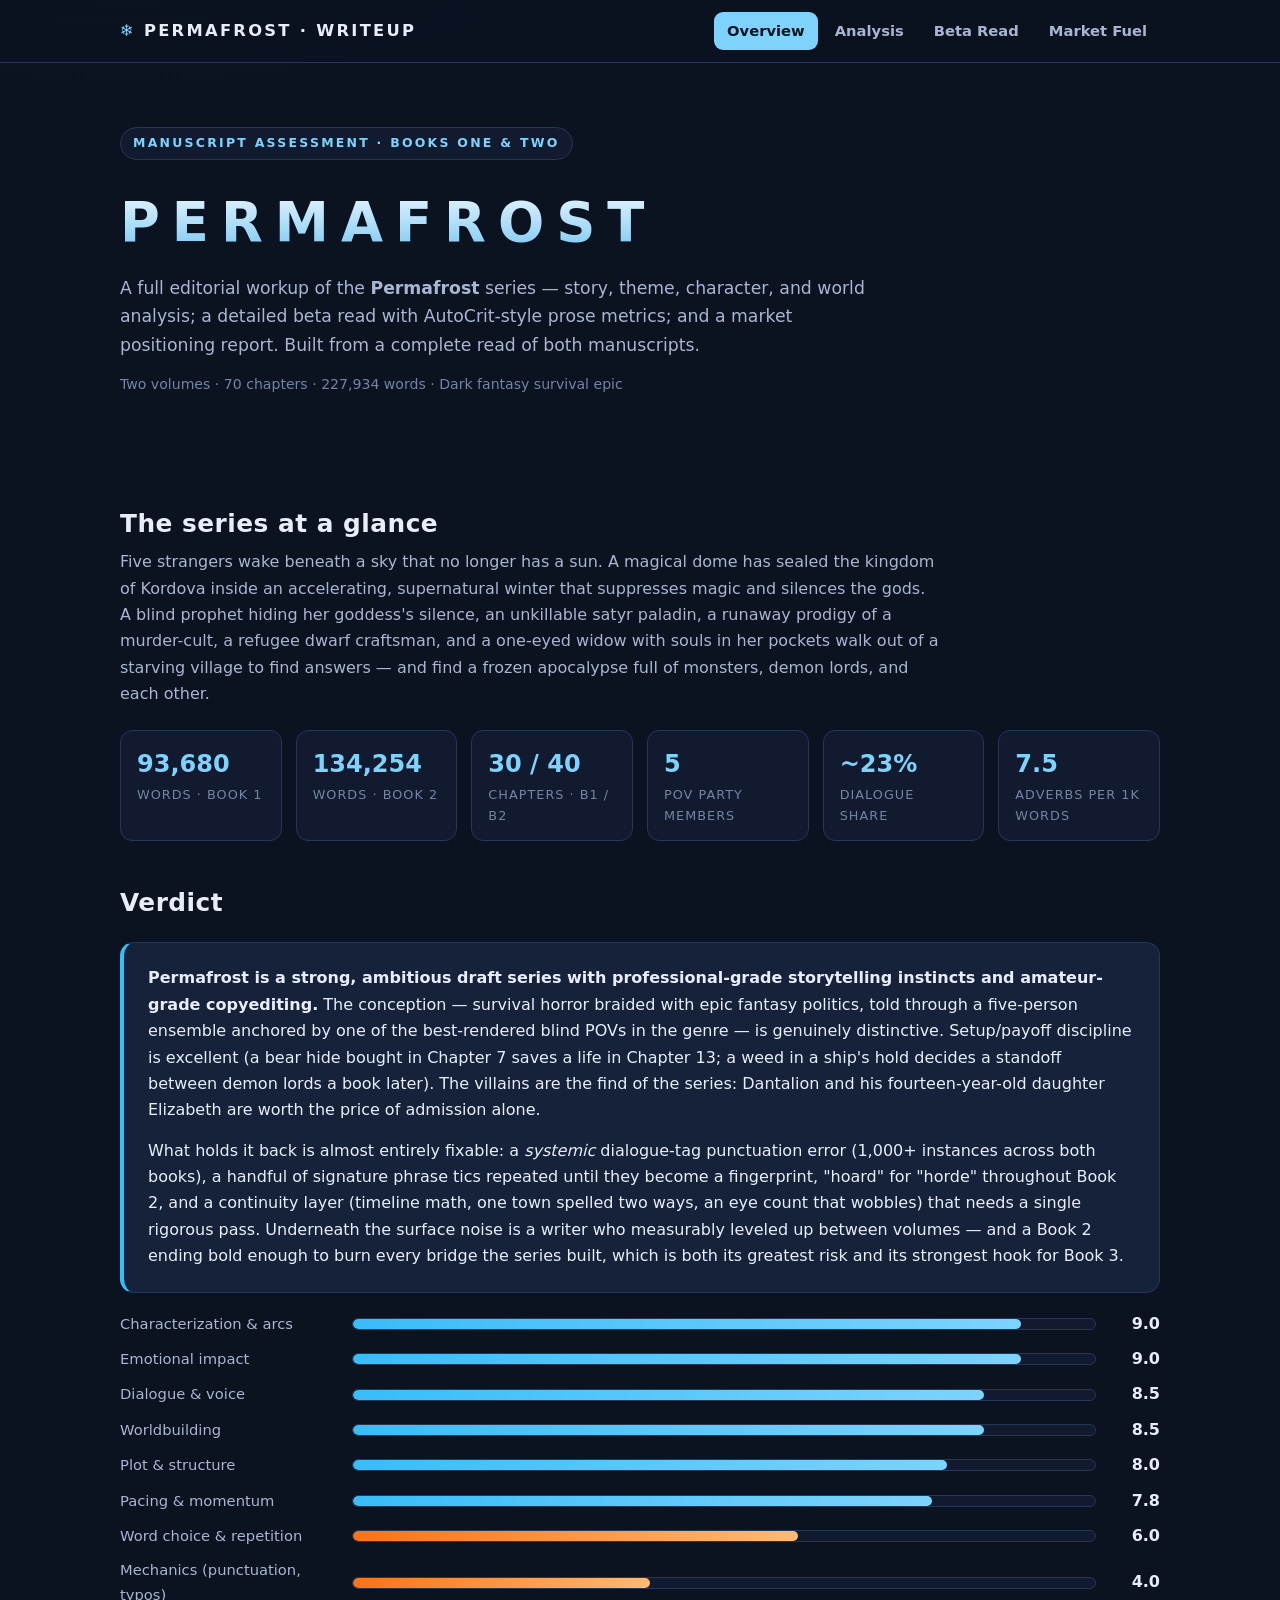
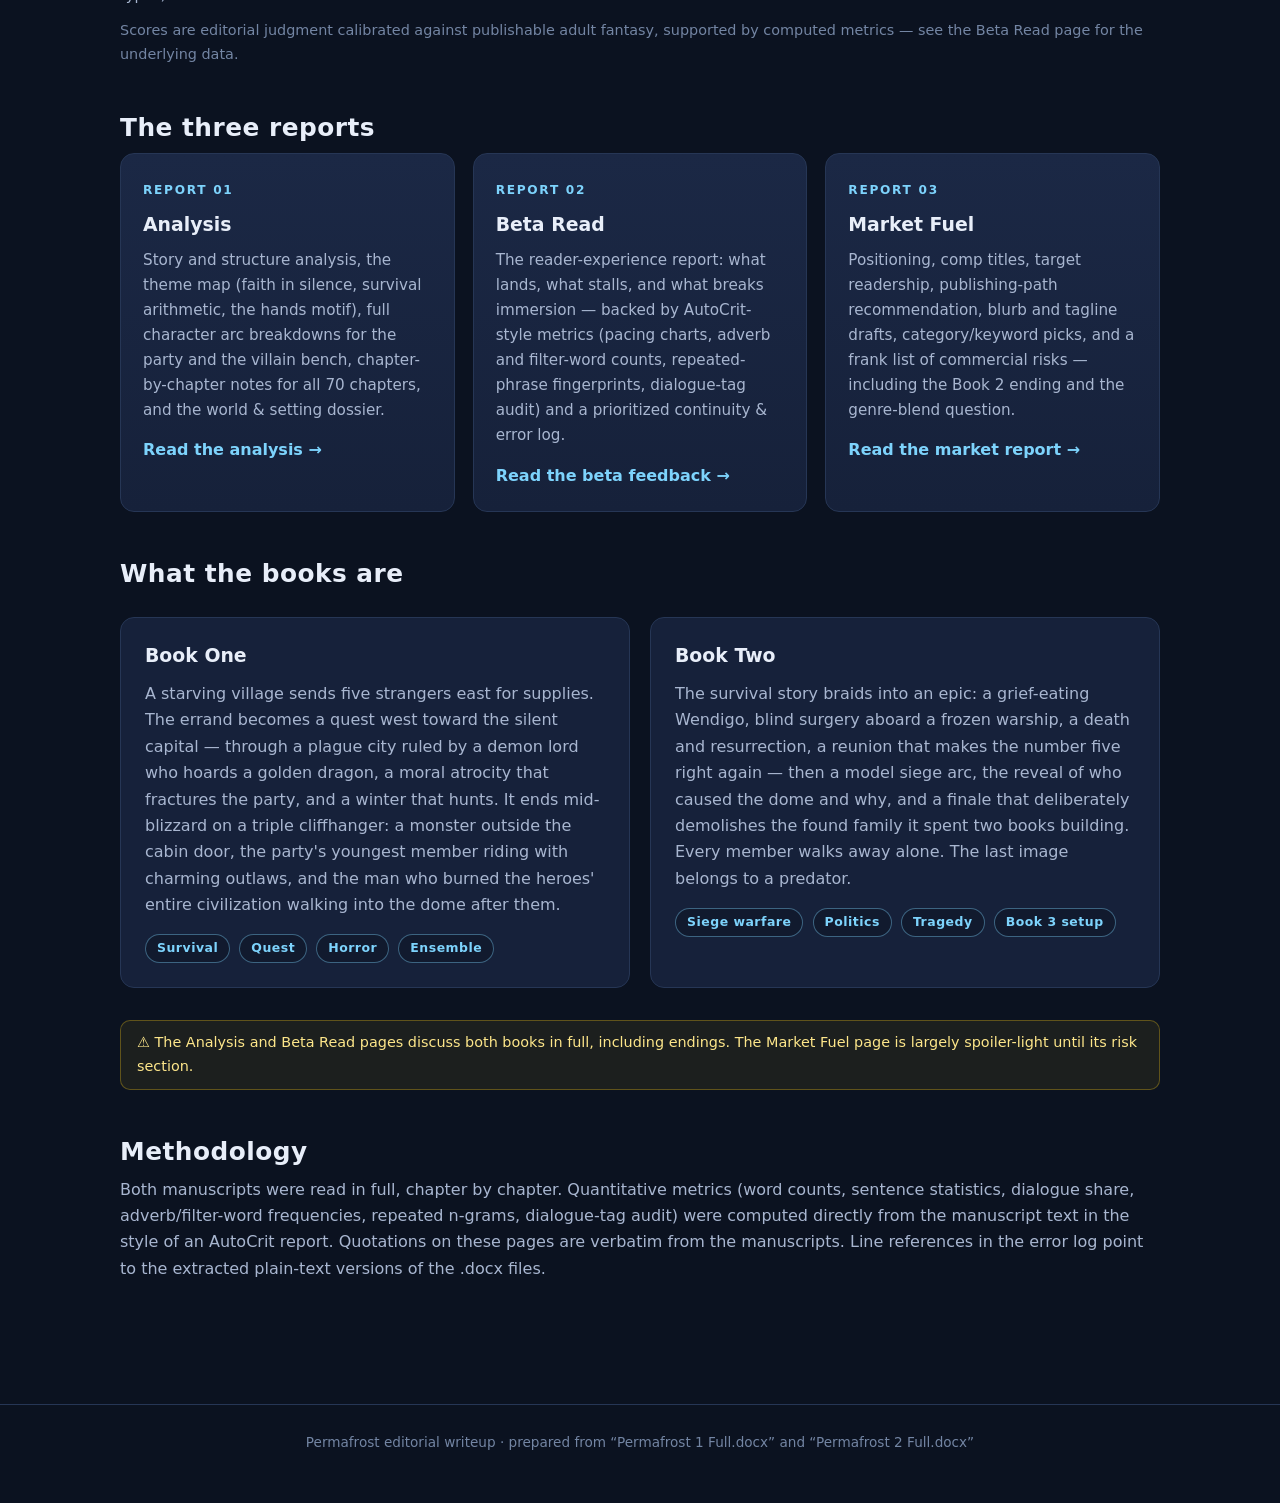
==== site/index.html @ f6262519 "Add Permafrost writeup website: analysis, beta read, and market fuel Four-page static site covering " ====
<!DOCTYPE html>
<html lang="en">
<head>
<meta charset="UTF-8">
<meta name="viewport" content="width=device-width, initial-scale=1.0">
<title>Permafrost — AutoCrit-Style Writeup</title>
<link rel="stylesheet" href="style.css">
</head>
<body>
<header class="site">
  <nav class="nav">
    <span class="brand"><span class="flake">❄</span>Permafrost · Writeup</span>
    <span class="links">
      <a href="index.html" class="active">Overview</a>
      <a href="analysis.html">Analysis</a>
      <a href="beta-read.html">Beta Read</a>
      <a href="market-fuel.html">Market Fuel</a>
    </span>
  </nav>
</header>

<div class="hero">
  <span class="kicker">Manuscript Assessment · Books One &amp; Two</span>
  <h1>Permafrost</h1>
  <p class="sub">A full editorial workup of the <strong>Permafrost</strong> series — story, theme, character, and world analysis; a detailed beta read with AutoCrit-style prose metrics; and a market positioning report. Built from a complete read of both manuscripts.</p>
  <p class="meta">Two volumes · 70 chapters · 227,934 words · Dark fantasy survival epic</p>
</div>

<main>

<section class="block">
  <h2 class="section">The series at a glance</h2>
  <p class="lede">Five strangers wake beneath a sky that no longer has a sun. A magical dome has sealed the kingdom of Kordova inside an accelerating, supernatural winter that suppresses magic and silences the gods. A blind prophet hiding her goddess's silence, an unkillable satyr paladin, a runaway prodigy of a murder-cult, a refugee dwarf craftsman, and a one-eyed widow with souls in her pockets walk out of a starving village to find answers — and find a frozen apocalypse full of monsters, demon lords, and each other.</p>

  <div class="stats">
    <div class="stat"><div class="num">93,680</div><div class="lbl">Words · Book 1</div></div>
    <div class="stat"><div class="num">134,254</div><div class="lbl">Words · Book 2</div></div>
    <div class="stat"><div class="num">30 / 40</div><div class="lbl">Chapters · B1 / B2</div></div>
    <div class="stat"><div class="num">5</div><div class="lbl">POV party members</div></div>
    <div class="stat"><div class="num">~23%</div><div class="lbl">Dialogue share</div></div>
    <div class="stat"><div class="num">7.5</div><div class="lbl">Adverbs per 1k words</div></div>
  </div>
</section>

<section class="block">
  <h2 class="section">Verdict</h2>
  <div class="panel frost">
    <p><strong>Permafrost is a strong, ambitious draft series with professional-grade storytelling instincts and amateur-grade copyediting.</strong> The conception — survival horror braided with epic fantasy politics, told through a five-person ensemble anchored by one of the best-rendered blind POVs in the genre — is genuinely distinctive. Setup/payoff discipline is excellent (a bear hide bought in Chapter 7 saves a life in Chapter 13; a weed in a ship's hold decides a standoff between demon lords a book later). The villains are the find of the series: Dantalion and his fourteen-year-old daughter Elizabeth are worth the price of admission alone.</p>
    <p>What holds it back is almost entirely fixable: a <em>systemic</em> dialogue-tag punctuation error (1,000+ instances across both books), a handful of signature phrase tics repeated until they become a fingerprint, "hoard" for "horde" throughout Book 2, and a continuity layer (timeline math, one town spelled two ways, an eye count that wobbles) that needs a single rigorous pass. Underneath the surface noise is a writer who measurably leveled up between volumes — and a Book 2 ending bold enough to burn every bridge the series built, which is both its greatest risk and its strongest hook for Book 3.</p>
  </div>

  <div class="scorebar">
    <div class="row"><span class="lbl">Characterization &amp; arcs</span><div class="track"><div class="fill" style="width:90%"></div></div><span class="val">9.0</span></div>
    <div class="row"><span class="lbl">Emotional impact</span><div class="track"><div class="fill" style="width:90%"></div></div><span class="val">9.0</span></div>
    <div class="row"><span class="lbl">Dialogue &amp; voice</span><div class="track"><div class="fill" style="width:85%"></div></div><span class="val">8.5</span></div>
    <div class="row"><span class="lbl">Worldbuilding</span><div class="track"><div class="fill" style="width:85%"></div></div><span class="val">8.5</span></div>
    <div class="row"><span class="lbl">Plot &amp; structure</span><div class="track"><div class="fill" style="width:80%"></div></div><span class="val">8.0</span></div>
    <div class="row"><span class="lbl">Pacing &amp; momentum</span><div class="track"><div class="fill" style="width:78%"></div></div><span class="val">7.8</span></div>
    <div class="row"><span class="lbl">Word choice &amp; repetition</span><div class="track"><div class="fill ember" style="width:60%"></div></div><span class="val">6.0</span></div>
    <div class="row"><span class="lbl">Mechanics (punctuation, typos)</span><div class="track"><div class="fill ember" style="width:40%"></div></div><span class="val">4.0</span></div>
  </div>
  <p class="faint">Scores are editorial judgment calibrated against publishable adult fantasy, supported by computed metrics — see the Beta Read page for the underlying data.</p>
</section>

<section class="block">
  <h2 class="section">The three reports</h2>
  <div class="cards">
    <div class="card">
      <span class="tag">Report 01</span>
      <h3>Analysis</h3>
      <p>Story and structure analysis, the theme map (faith in silence, survival arithmetic, the hands motif), full character arc breakdowns for the party and the villain bench, chapter-by-chapter notes for all 70 chapters, and the world &amp; setting dossier.</p>
      <a class="cta" href="analysis.html">Read the analysis →</a>
    </div>
    <div class="card">
      <span class="tag">Report 02</span>
      <h3>Beta Read</h3>
      <p>The reader-experience report: what lands, what stalls, and what breaks immersion — backed by AutoCrit-style metrics (pacing charts, adverb and filter-word counts, repeated-phrase fingerprints, dialogue-tag audit) and a prioritized continuity &amp; error log.</p>
      <a class="cta" href="beta-read.html">Read the beta feedback →</a>
    </div>
    <div class="card">
      <span class="tag">Report 03</span>
      <h3>Market Fuel</h3>
      <p>Positioning, comp titles, target readership, publishing-path recommendation, blurb and tagline drafts, category/keyword picks, and a frank list of commercial risks — including the Book 2 ending and the genre-blend question.</p>
      <a class="cta" href="market-fuel.html">Read the market report →</a>
    </div>
  </div>
</section>

<section class="block">
  <h2 class="section">What the books are</h2>
  <div class="cols">
    <div class="panel">
      <h3>Book One</h3>
      <p class="dim">A starving village sends five strangers east for supplies. The errand becomes a quest west toward the silent capital — through a plague city ruled by a demon lord who hoards a golden dragon, a moral atrocity that fractures the party, and a winter that hunts. It ends mid-blizzard on a triple cliffhanger: a monster outside the cabin door, the party's youngest member riding with charming outlaws, and the man who burned the heroes' entire civilization walking into the dome after them.</p>
      <p><span class="pill frost">Survival</span> <span class="pill frost">Quest</span> <span class="pill frost">Horror</span> <span class="pill frost">Ensemble</span></p>
    </div>
    <div class="panel">
      <h3>Book Two</h3>
      <p class="dim">The survival story braids into an epic: a grief-eating Wendigo, blind surgery aboard a frozen warship, a death and resurrection, a reunion that makes the number five right again — then a model siege arc, the reveal of who caused the dome and why, and a finale that deliberately demolishes the found family it spent two books building. Every member walks away alone. The last image belongs to a predator.</p>
      <p><span class="pill frost">Siege warfare</span> <span class="pill frost">Politics</span> <span class="pill frost">Tragedy</span> <span class="pill frost">Book 3 setup</span></p>
    </div>
  </div>
  <div class="spoiler-note">⚠ The Analysis and Beta Read pages discuss both books in full, including endings. The Market Fuel page is largely spoiler-light until its risk section.</div>
</section>

<section class="block">
  <h2 class="section">Methodology</h2>
  <p class="dim">Both manuscripts were read in full, chapter by chapter. Quantitative metrics (word counts, sentence statistics, dialogue share, adverb/filter-word frequencies, repeated n-grams, dialogue-tag audit) were computed directly from the manuscript text in the style of an AutoCrit report. Quotations on these pages are verbatim from the manuscripts. Line references in the error log point to the extracted plain-text versions of the .docx files.</p>
</section>

</main>
<footer class="site">Permafrost editorial writeup · prepared from “Permafrost 1 Full.docx” and “Permafrost 2 Full.docx”</footer>
</body>
</html>
---- site/style.css ----
/* Permafrost — AutoCrit-style Writeup */
:root {
  --bg: #0b1220;
  --bg-soft: #111a2e;
  --panel: #16213a;
  --panel-2: #1b2845;
  --ink: #e8eef9;
  --ink-dim: #a8b6d0;
  --ink-faint: #7385a3;
  --frost: #7dd3fc;
  --frost-deep: #38bdf8;
  --ember: #fb923c;
  --good: #4ade80;
  --warn: #facc15;
  --bad: #f87171;
  --line: #263655;
  --radius: 14px;
  --maxw: 1080px;
}
* { box-sizing: border-box; }
html { scroll-behavior: smooth; }
body {
  margin: 0;
  background: var(--bg);
  background-image:
    radial-gradient(1200px 500px at 80% -10%, rgba(56,189,248,.10), transparent 60%),
    radial-gradient(900px 420px at 10% -5%, rgba(125,211,252,.07), transparent 60%);
  color: var(--ink);
  font: 16px/1.65 "Segoe UI", system-ui, -apple-system, "Helvetica Neue", Arial, sans-serif;
}
a { color: var(--frost); text-decoration: none; }
a:hover { text-decoration: underline; }

/* ---------- Header / nav ---------- */
header.site {
  border-bottom: 1px solid var(--line);
  background: rgba(11,18,32,.85);
  backdrop-filter: blur(8px);
  position: sticky; top: 0; z-index: 50;
}
.nav {
  max-width: var(--maxw); margin: 0 auto; padding: 12px 20px;
  display: flex; align-items: center; gap: 18px; flex-wrap: wrap;
}
.brand {
  font-weight: 800; letter-spacing: .14em; font-size: 1.02rem;
  color: var(--ink); text-transform: uppercase;
}
.brand .flake { color: var(--frost); margin-right: 8px; }
.nav .links { display: flex; gap: 4px; flex-wrap: wrap; margin-left: auto; }
.nav .links a {
  color: var(--ink-dim); padding: 7px 13px; border-radius: 9px; font-size: .92rem;
  font-weight: 600;
}
.nav .links a:hover { color: var(--ink); background: var(--panel); text-decoration: none; }
.nav .links a.active { color: #06121f; background: var(--frost); }

/* ---------- Hero ---------- */
.hero { max-width: var(--maxw); margin: 0 auto; padding: 64px 20px 28px; }
.hero h1 {
  margin: 0 0 6px; font-size: clamp(2.1rem, 5vw, 3.4rem); letter-spacing: .22em;
  text-transform: uppercase; font-weight: 900;
  background: linear-gradient(180deg, #ffffff, #9fd8f7 60%, #5db6e8);
  -webkit-background-clip: text; background-clip: text; color: transparent;
}
.hero .sub { color: var(--ink-dim); font-size: 1.08rem; max-width: 760px; }
.hero .meta { color: var(--ink-faint); font-size: .88rem; margin-top: 14px; }
.kicker {
  display: inline-block; font-size: .78rem; font-weight: 700; letter-spacing: .18em;
  text-transform: uppercase; color: var(--frost); border: 1px solid var(--line);
  background: var(--bg-soft); padding: 5px 12px; border-radius: 999px; margin-bottom: 18px;
}

/* ---------- Layout ---------- */
main { max-width: var(--maxw); margin: 0 auto; padding: 24px 20px 80px; }
section.block { margin: 42px 0; }
h2.section {
  font-size: 1.55rem; margin: 0 0 4px; letter-spacing: .02em;
}
h2.section + .lede { color: var(--ink-dim); margin: 0 0 22px; max-width: 820px; }
h3 { margin: 30px 0 10px; font-size: 1.18rem; }
h4 { margin: 22px 0 8px; font-size: 1.02rem; color: var(--frost); }
p { margin: 0 0 14px; }
ul, ol { margin: 0 0 16px; padding-left: 24px; }
li { margin: 5px 0; }
.dim { color: var(--ink-dim); }
.faint { color: var(--ink-faint); font-size: .9rem; }

/* ---------- Cards ---------- */
.cards { display: grid; gap: 18px; grid-template-columns: repeat(auto-fit, minmax(260px, 1fr)); }
.card {
  background: linear-gradient(180deg, var(--panel-2), var(--panel));
  border: 1px solid var(--line); border-radius: var(--radius); padding: 22px;
}
.card h3 { margin: 6px 0 8px; }
.card .tag { font-size: .76rem; letter-spacing: .14em; text-transform: uppercase; color: var(--frost); font-weight: 700; }
.card p { color: var(--ink-dim); font-size: .95rem; }
.card a.cta { font-weight: 700; }

/* ---------- Stat tiles ---------- */
.stats { display: grid; gap: 14px; grid-template-columns: repeat(auto-fit, minmax(150px, 1fr)); margin: 22px 0; }
.stat {
  background: var(--bg-soft); border: 1px solid var(--line); border-radius: 12px;
  padding: 14px 16px;
}
.stat .num { font-size: 1.5rem; font-weight: 800; color: var(--frost); }
.stat .lbl { font-size: .8rem; color: var(--ink-faint); text-transform: uppercase; letter-spacing: .08em; }

/* ---------- Panels & verdict boxes ---------- */
.panel {
  background: var(--panel); border: 1px solid var(--line); border-radius: var(--radius);
  padding: 22px 24px; margin: 18px 0;
}
.panel.good { border-left: 4px solid var(--good); }
.panel.warn { border-left: 4px solid var(--warn); }
.panel.bad  { border-left: 4px solid var(--bad); }
.panel.frost{ border-left: 4px solid var(--frost-deep); }
.panel > :last-child { margin-bottom: 0; }
.panel h3:first-child, .panel h4:first-child { margin-top: 0; }

blockquote {
  margin: 16px 0; padding: 14px 20px; border-left: 3px solid var(--frost-deep);
  background: var(--bg-soft); border-radius: 0 10px 10px 0; color: var(--ink-dim);
  font-style: italic;
}
blockquote .attr { display: block; margin-top: 8px; font-style: normal; font-size: .82rem; color: var(--ink-faint); }
code {
  background: var(--bg-soft); border: 1px solid var(--line); padding: 1px 7px;
  border-radius: 6px; font-size: .9em; color: #bfe3ff;
}

/* ---------- Tables ---------- */
table { width: 100%; border-collapse: collapse; margin: 16px 0; font-size: .93rem; }
th, td { text-align: left; padding: 9px 12px; border-bottom: 1px solid var(--line); vertical-align: top; }
th { color: var(--frost); font-size: .8rem; text-transform: uppercase; letter-spacing: .08em; }
tr:hover td { background: rgba(125,211,252,.04); }
td.num, th.num { text-align: right; font-variant-numeric: tabular-nums; }

/* ---------- Score bars ---------- */
.scorebar { margin: 12px 0; }
.scorebar .row { display: flex; align-items: center; gap: 12px; margin: 9px 0; }
.scorebar .lbl { flex: 0 0 220px; font-size: .92rem; color: var(--ink-dim); }
.scorebar .track { flex: 1; height: 12px; background: var(--bg-soft); border-radius: 999px; overflow: hidden; border: 1px solid var(--line); }
.scorebar .fill { height: 100%; border-radius: 999px; background: linear-gradient(90deg, var(--frost-deep), var(--frost)); }
.scorebar .fill.ember { background: linear-gradient(90deg, #f97316, #fdba74); }
.scorebar .val { flex: 0 0 52px; text-align: right; font-weight: 700; font-variant-numeric: tabular-nums; }

/* ---------- Pacing chart (CSS bars) ---------- */
.chart {
  display: flex; align-items: flex-end; gap: 3px; height: 170px;
  background: var(--bg-soft); border: 1px solid var(--line); border-radius: 12px;
  padding: 14px 14px 8px;
}
.chart .bar {
  flex: 1; min-width: 4px; background: linear-gradient(180deg, var(--frost), var(--frost-deep));
  border-radius: 3px 3px 0 0; position: relative; opacity: .85;
}
.chart .bar:hover { opacity: 1; }
.chart .bar:hover::after {
  content: attr(data-tip); position: absolute; bottom: calc(100% + 6px); left: 50%;
  transform: translateX(-50%); white-space: nowrap; background: #06121f; color: var(--ink);
  border: 1px solid var(--line); font-size: .75rem; padding: 4px 9px; border-radius: 7px; z-index: 5;
}
.chart-cap { font-size: .82rem; color: var(--ink-faint); margin: 6px 4px 0; }

/* ---------- Accordions (chapter-by-chapter) ---------- */
details {
  border: 1px solid var(--line); border-radius: 11px; background: var(--panel);
  margin: 10px 0; overflow: hidden;
}
details summary {
  cursor: pointer; padding: 13px 18px; font-weight: 700; list-style: none;
  display: flex; align-items: baseline; gap: 12px;
}
details summary::-webkit-details-marker { display: none; }
details summary::before { content: "▸"; color: var(--frost); transition: transform .15s; }
details[open] summary::before { transform: rotate(90deg); }
details summary .ch-title { color: var(--ink); }
details summary .ch-pov { margin-left: auto; font-size: .78rem; color: var(--ink-faint); font-weight: 600; white-space: nowrap; }
details .body { padding: 2px 20px 16px; color: var(--ink-dim); font-size: .95rem; }
details .body > :last-child { margin-bottom: 0; }

/* ---------- Pills / badges ---------- */
.pill {
  display: inline-block; padding: 3px 11px; border-radius: 999px; font-size: .78rem;
  font-weight: 700; letter-spacing: .04em; border: 1px solid var(--line);
  background: var(--bg-soft); color: var(--ink-dim); margin: 2px 4px 2px 0;
}
.pill.good { color: var(--good); border-color: rgba(74,222,128,.4); }
.pill.warn { color: var(--warn); border-color: rgba(250,204,21,.4); }
.pill.bad  { color: var(--bad);  border-color: rgba(248,113,113,.4); }
.pill.frost{ color: var(--frost); border-color: rgba(125,211,252,.4); }

/* ---------- Character cards ---------- */
.char {
  display: grid; grid-template-columns: 64px 1fr; gap: 18px;
  background: var(--panel); border: 1px solid var(--line); border-radius: var(--radius);
  padding: 22px; margin: 16px 0;
}
.char .sigil {
  width: 64px; height: 64px; border-radius: 50%; display: flex; align-items: center; justify-content: center;
  font-size: 1.5rem; font-weight: 900; background: var(--bg-soft); border: 2px solid var(--frost-deep);
  color: var(--frost);
}
.char h3 { margin: 0 0 2px; }
.char .role { color: var(--ink-faint); font-size: .86rem; margin-bottom: 10px; }
.char p { color: var(--ink-dim); font-size: .95rem; }

/* ---------- Two-col ---------- */
.cols { display: grid; gap: 20px; grid-template-columns: repeat(auto-fit, minmax(320px, 1fr)); }

/* ---------- TOC ---------- */
.toc {
  background: var(--bg-soft); border: 1px solid var(--line); border-radius: 12px;
  padding: 16px 22px; font-size: .92rem;
}
.toc strong { color: var(--frost); letter-spacing: .1em; font-size: .78rem; text-transform: uppercase; }
.toc ul { margin: 8px 0 0; columns: 2; gap: 30px; padding-left: 18px; }
@media (max-width: 640px) { .toc ul { columns: 1; } .scorebar .lbl { flex-basis: 130px; } .char { grid-template-columns: 1fr; } }

footer.site {
  border-top: 1px solid var(--line); color: var(--ink-faint); font-size: .85rem;
  padding: 26px 20px 50px; text-align: center;
}
.spoiler-note {
  background: rgba(250,204,21,.07); border: 1px solid rgba(250,204,21,.3); color: #fde68a;
  border-radius: 10px; padding: 10px 16px; font-size: .9rem; margin: 14px 0;
}
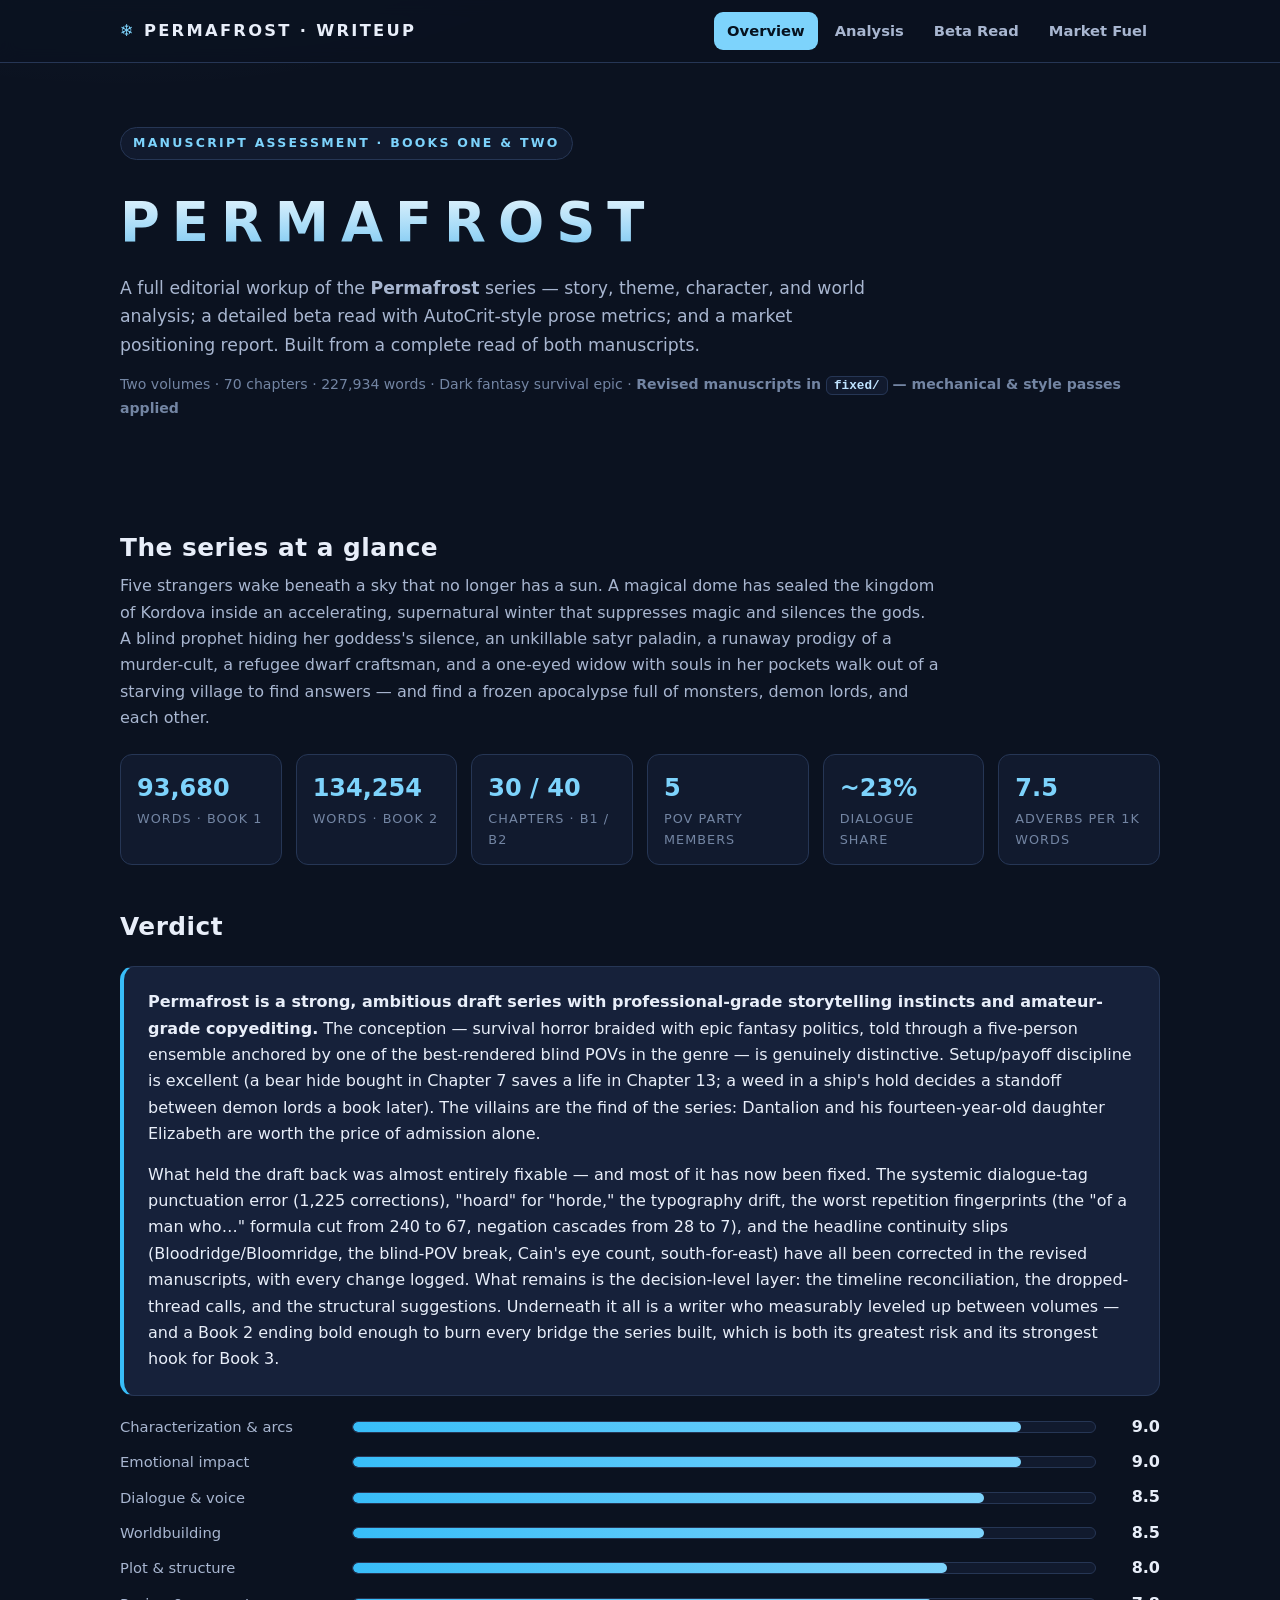
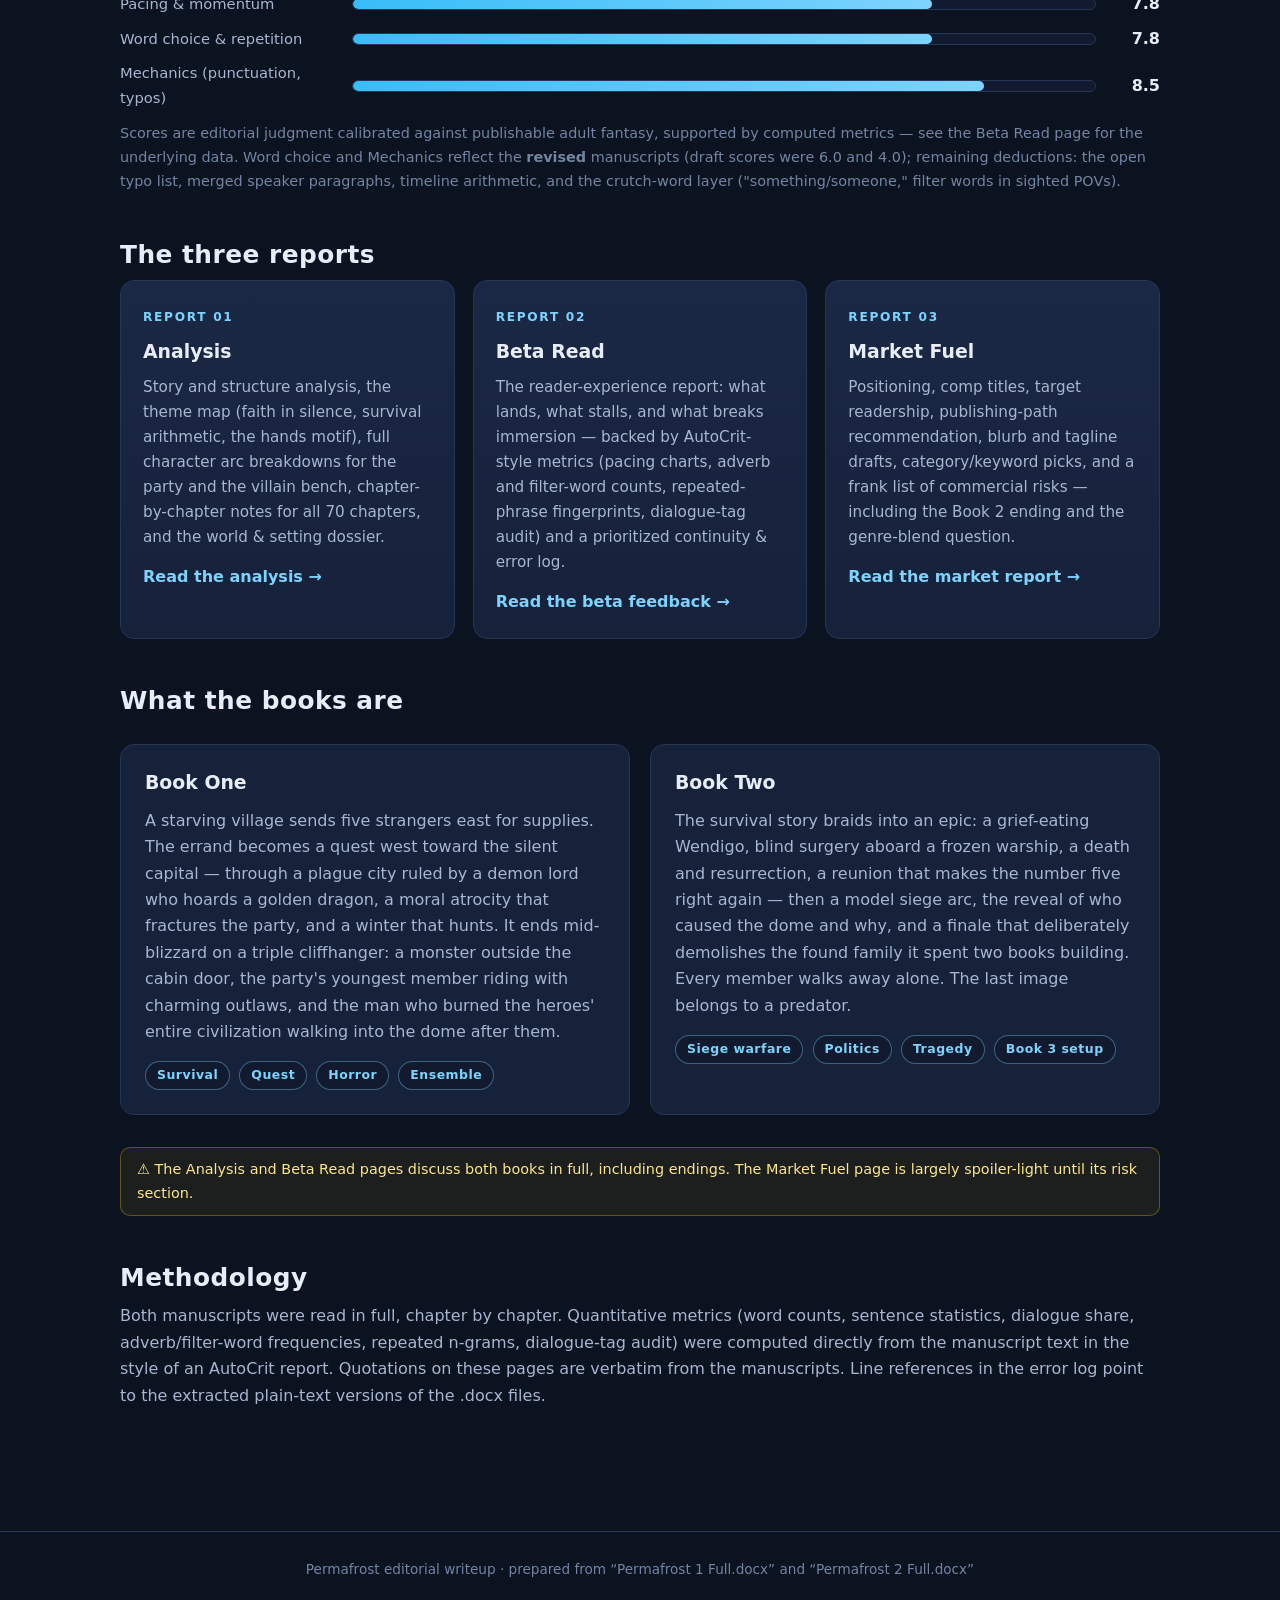
==== commit a6e2aad5: "Update writeup site to reflect revision passes - Beta Read: new Revision Status section; issues 1/2/" ====
--- a/site/index.html
+++ b/site/index.html
@@ -23,7 +23,7 @@
   <span class="kicker">Manuscript Assessment · Books One &amp; Two</span>
   <h1>Permafrost</h1>
   <p class="sub">A full editorial workup of the <strong>Permafrost</strong> series — story, theme, character, and world analysis; a detailed beta read with AutoCrit-style prose metrics; and a market positioning report. Built from a complete read of both manuscripts.</p>
-  <p class="meta">Two volumes · 70 chapters · 227,934 words · Dark fantasy survival epic</p>
+  <p class="meta">Two volumes · 70 chapters · 227,934 words · Dark fantasy survival epic · <strong>Revised manuscripts in <code>fixed/</code> — mechanical &amp; style passes applied</strong></p>
 </div>
 
 <main>
@@ -46,7 +46,7 @@
   <h2 class="section">Verdict</h2>
   <div class="panel frost">
     <p><strong>Permafrost is a strong, ambitious draft series with professional-grade storytelling instincts and amateur-grade copyediting.</strong> The conception — survival horror braided with epic fantasy politics, told through a five-person ensemble anchored by one of the best-rendered blind POVs in the genre — is genuinely distinctive. Setup/payoff discipline is excellent (a bear hide bought in Chapter 7 saves a life in Chapter 13; a weed in a ship's hold decides a standoff between demon lords a book later). The villains are the find of the series: Dantalion and his fourteen-year-old daughter Elizabeth are worth the price of admission alone.</p>
-    <p>What holds it back is almost entirely fixable: a <em>systemic</em> dialogue-tag punctuation error (1,000+ instances across both books), a handful of signature phrase tics repeated until they become a fingerprint, "hoard" for "horde" throughout Book 2, and a continuity layer (timeline math, one town spelled two ways, an eye count that wobbles) that needs a single rigorous pass. Underneath the surface noise is a writer who measurably leveled up between volumes — and a Book 2 ending bold enough to burn every bridge the series built, which is both its greatest risk and its strongest hook for Book 3.</p>
+    <p>What held the draft back was almost entirely fixable — and most of it has now been fixed. The systemic dialogue-tag punctuation error (1,225 corrections), "hoard" for "horde," the typography drift, the worst repetition fingerprints (the "of a man who…" formula cut from 240 to 67, negation cascades from 28 to 7), and the headline continuity slips (Bloodridge/Bloomridge, the blind-POV break, Cain's eye count, south-for-east) have all been corrected in the revised manuscripts, with every change logged. What remains is the decision-level layer: the timeline reconciliation, the dropped-thread calls, and the structural suggestions. Underneath it all is a writer who measurably leveled up between volumes — and a Book 2 ending bold enough to burn every bridge the series built, which is both its greatest risk and its strongest hook for Book 3.</p>
   </div>
 
   <div class="scorebar">
@@ -56,10 +56,10 @@
     <div class="row"><span class="lbl">Worldbuilding</span><div class="track"><div class="fill" style="width:85%"></div></div><span class="val">8.5</span></div>
     <div class="row"><span class="lbl">Plot &amp; structure</span><div class="track"><div class="fill" style="width:80%"></div></div><span class="val">8.0</span></div>
     <div class="row"><span class="lbl">Pacing &amp; momentum</span><div class="track"><div class="fill" style="width:78%"></div></div><span class="val">7.8</span></div>
-    <div class="row"><span class="lbl">Word choice &amp; repetition</span><div class="track"><div class="fill ember" style="width:60%"></div></div><span class="val">6.0</span></div>
-    <div class="row"><span class="lbl">Mechanics (punctuation, typos)</span><div class="track"><div class="fill ember" style="width:40%"></div></div><span class="val">4.0</span></div>
+    <div class="row"><span class="lbl">Word choice &amp; repetition</span><div class="track"><div class="fill" style="width:78%"></div></div><span class="val">7.8</span></div>
+    <div class="row"><span class="lbl">Mechanics (punctuation, typos)</span><div class="track"><div class="fill" style="width:85%"></div></div><span class="val">8.5</span></div>
   </div>
-  <p class="faint">Scores are editorial judgment calibrated against publishable adult fantasy, supported by computed metrics — see the Beta Read page for the underlying data.</p>
+  <p class="faint">Scores are editorial judgment calibrated against publishable adult fantasy, supported by computed metrics — see the Beta Read page for the underlying data. Word choice and Mechanics reflect the <strong>revised</strong> manuscripts (draft scores were 6.0 and 4.0); remaining deductions: the open typo list, merged speaker paragraphs, timeline arithmetic, and the crutch-word layer ("something/someone," filter words in sighted POVs).</p>
 </section>
 
 <section class="block">
--- a/site/style.css
+++ b/site/style.css
@@ -179,6 +179,13 @@
 details summary .ch-pov { margin-left: auto; font-size: .78rem; color: var(--ink-faint); font-weight: 600; white-space: nowrap; }
 details .body { padding: 2px 20px 16px; color: var(--ink-dim); font-size: .95rem; }
 details .body > :last-child { margin-bottom: 0; }
+details .body p { margin: 0 0 10px; }
+details .body p.recap { color: var(--ink-faint); font-style: italic; }
+details .body p.fn strong { color: var(--frost); }
+details .body p.works::before { content: "✓ "; color: var(--good); font-weight: 800; }
+details .body p.works { color: #cdeeda; }
+details .body p.falt::before { content: "✗ "; color: var(--bad); font-weight: 800; }
+details .body p.falt { color: #f0cfcf; }
 
 /* ---------- Pills / badges ---------- */
 .pill {
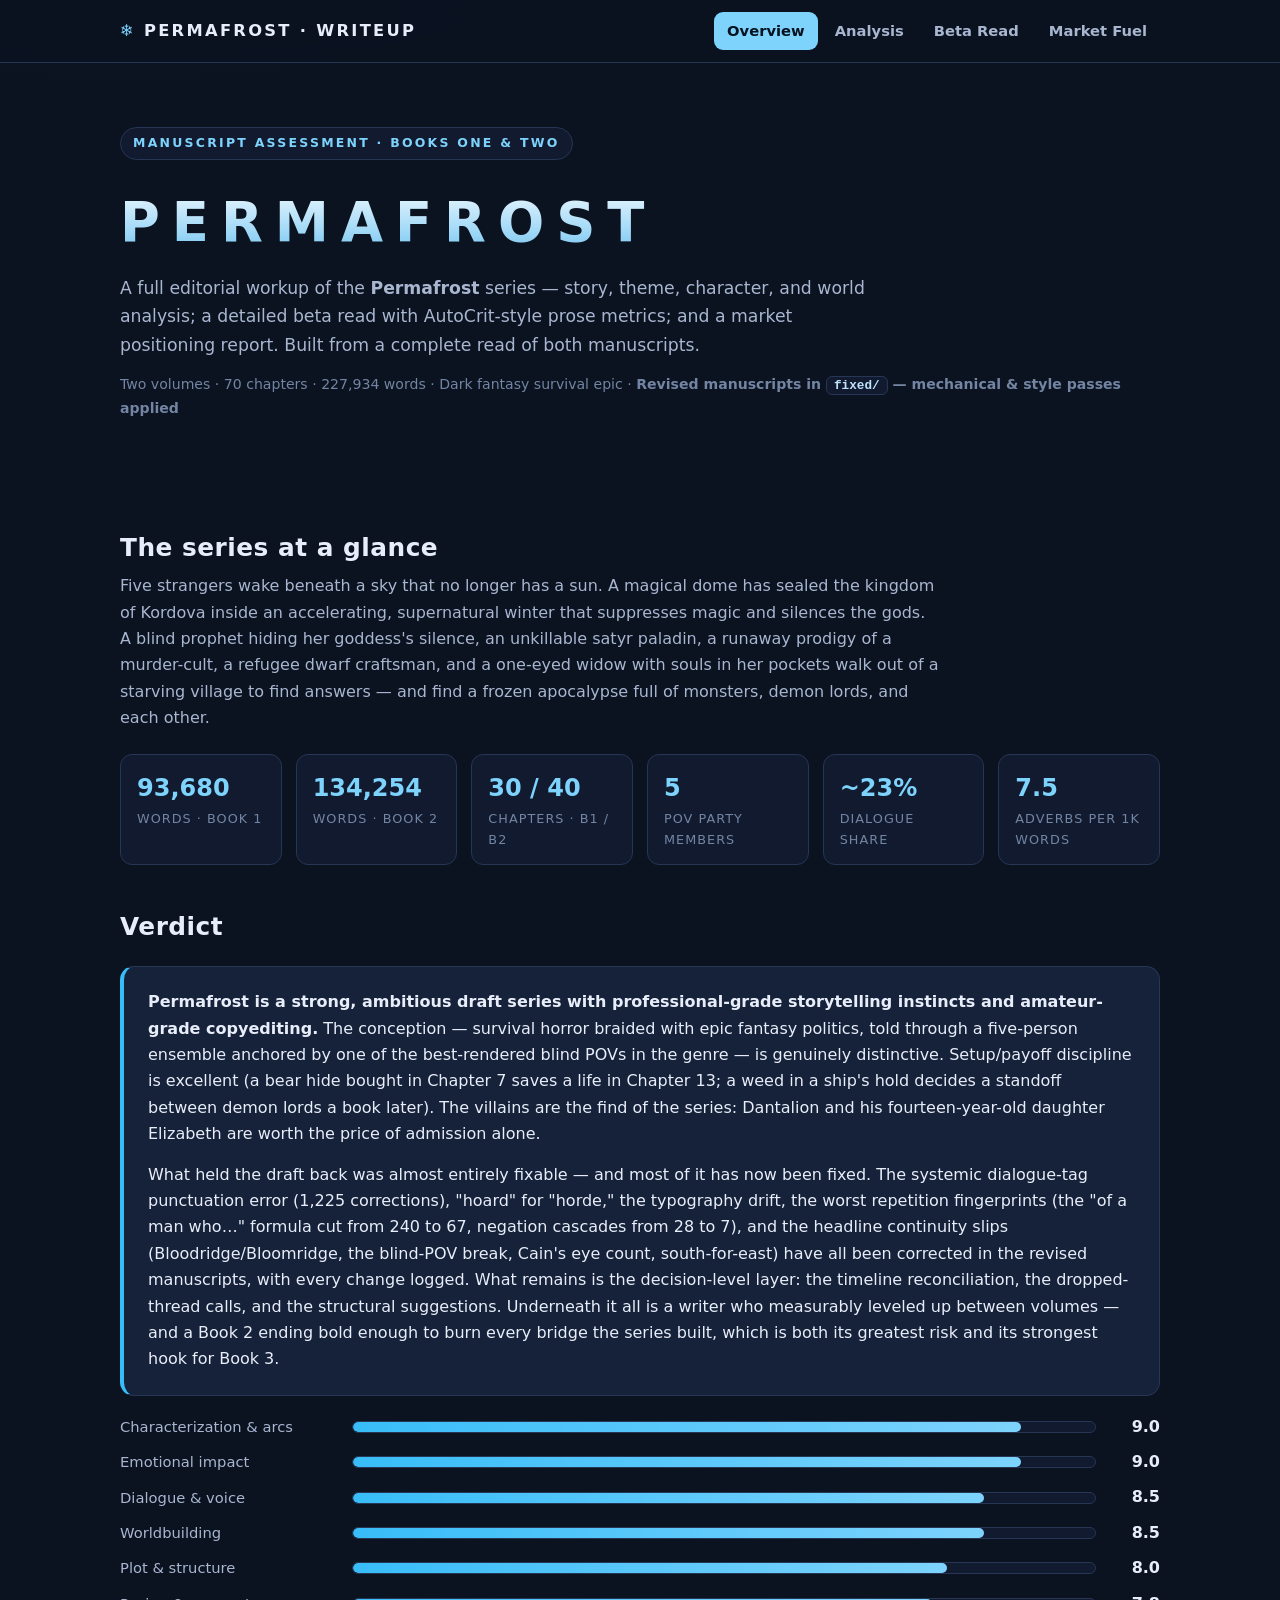
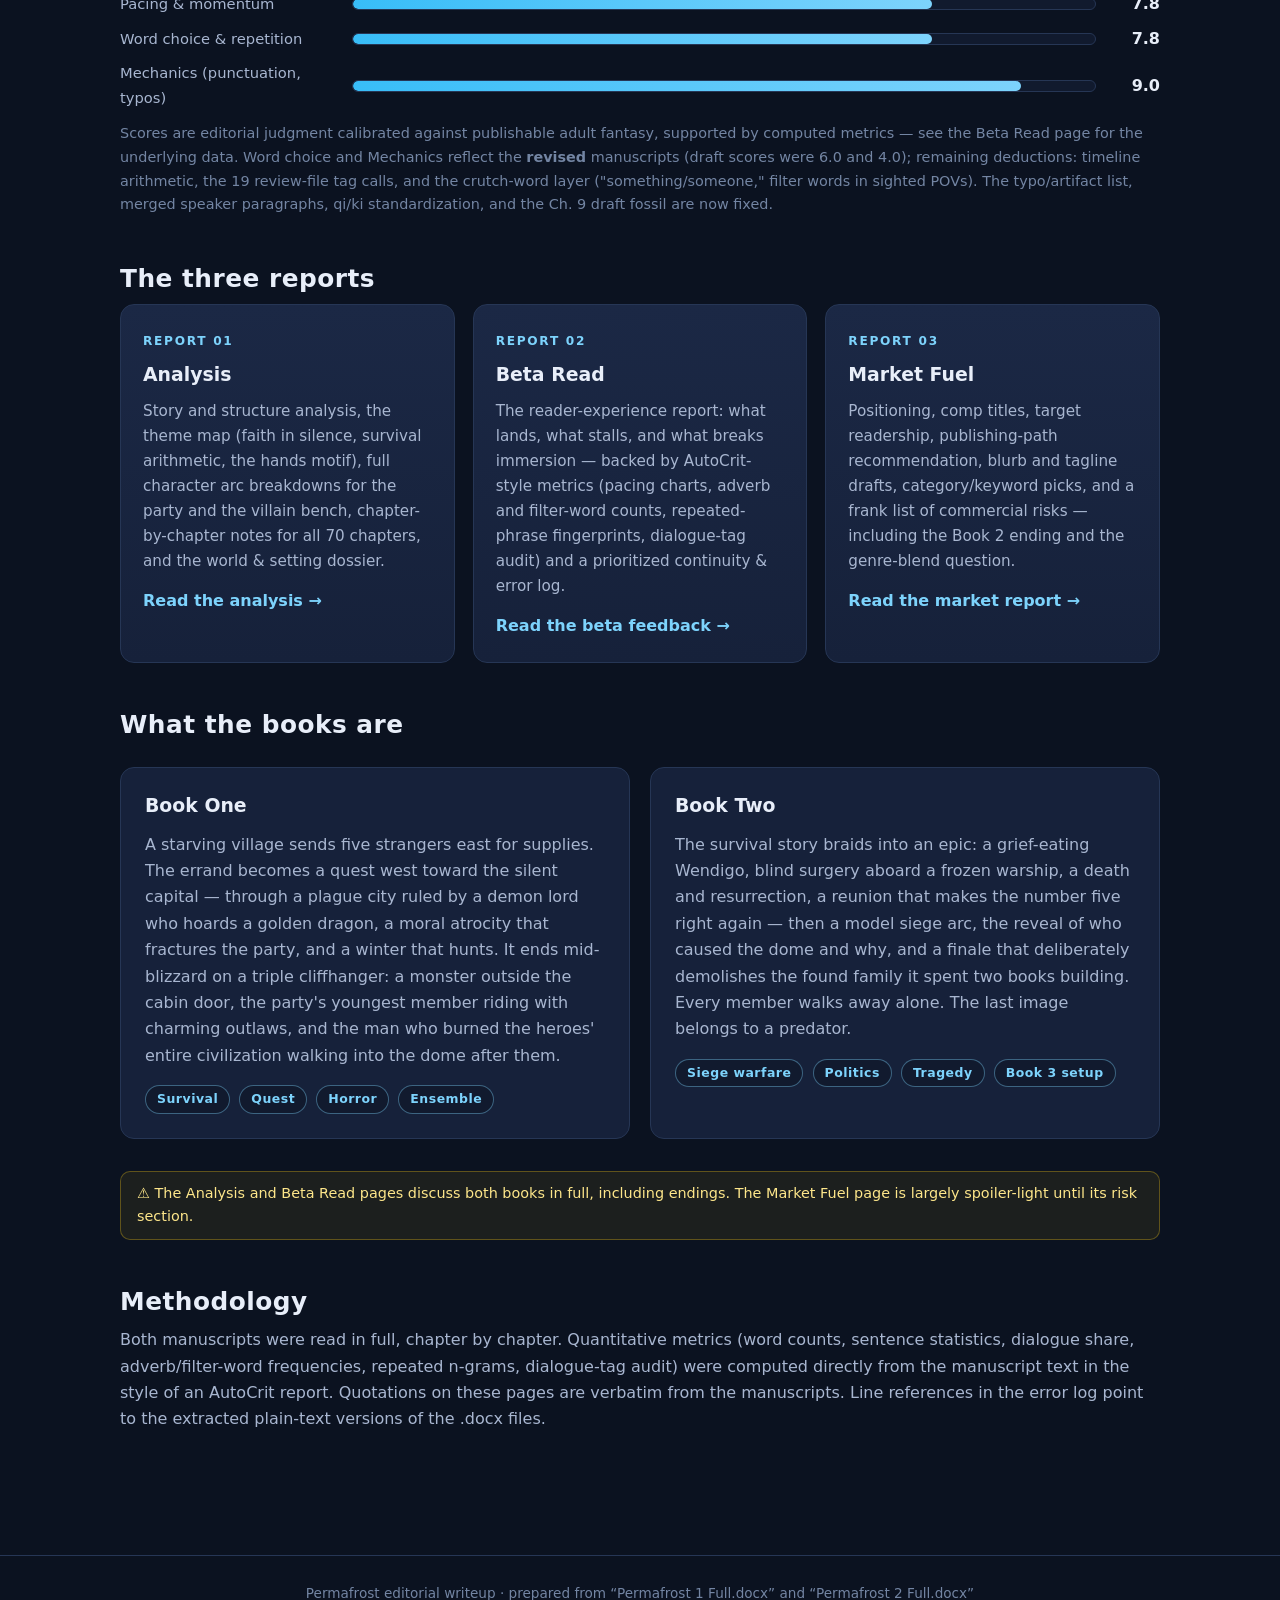
==== commit 51d21500: "Copyedit pass: full TO-FIX minor list + Ch9 draft fossil 43 fixes across both books, logged in fixed" ====
--- a/site/index.html
+++ b/site/index.html
@@ -57,9 +57,9 @@
     <div class="row"><span class="lbl">Plot &amp; structure</span><div class="track"><div class="fill" style="width:80%"></div></div><span class="val">8.0</span></div>
     <div class="row"><span class="lbl">Pacing &amp; momentum</span><div class="track"><div class="fill" style="width:78%"></div></div><span class="val">7.8</span></div>
     <div class="row"><span class="lbl">Word choice &amp; repetition</span><div class="track"><div class="fill" style="width:78%"></div></div><span class="val">7.8</span></div>
-    <div class="row"><span class="lbl">Mechanics (punctuation, typos)</span><div class="track"><div class="fill" style="width:85%"></div></div><span class="val">8.5</span></div>
+    <div class="row"><span class="lbl">Mechanics (punctuation, typos)</span><div class="track"><div class="fill" style="width:90%"></div></div><span class="val">9.0</span></div>
   </div>
-  <p class="faint">Scores are editorial judgment calibrated against publishable adult fantasy, supported by computed metrics — see the Beta Read page for the underlying data. Word choice and Mechanics reflect the <strong>revised</strong> manuscripts (draft scores were 6.0 and 4.0); remaining deductions: the open typo list, merged speaker paragraphs, timeline arithmetic, and the crutch-word layer ("something/someone," filter words in sighted POVs).</p>
+  <p class="faint">Scores are editorial judgment calibrated against publishable adult fantasy, supported by computed metrics — see the Beta Read page for the underlying data. Word choice and Mechanics reflect the <strong>revised</strong> manuscripts (draft scores were 6.0 and 4.0); remaining deductions: timeline arithmetic, the 19 review-file tag calls, and the crutch-word layer ("something/someone," filter words in sighted POVs). The typo/artifact list, merged speaker paragraphs, qi/ki standardization, and the Ch. 9 draft fossil are now fixed.</p>
 </section>
 
 <section class="block">
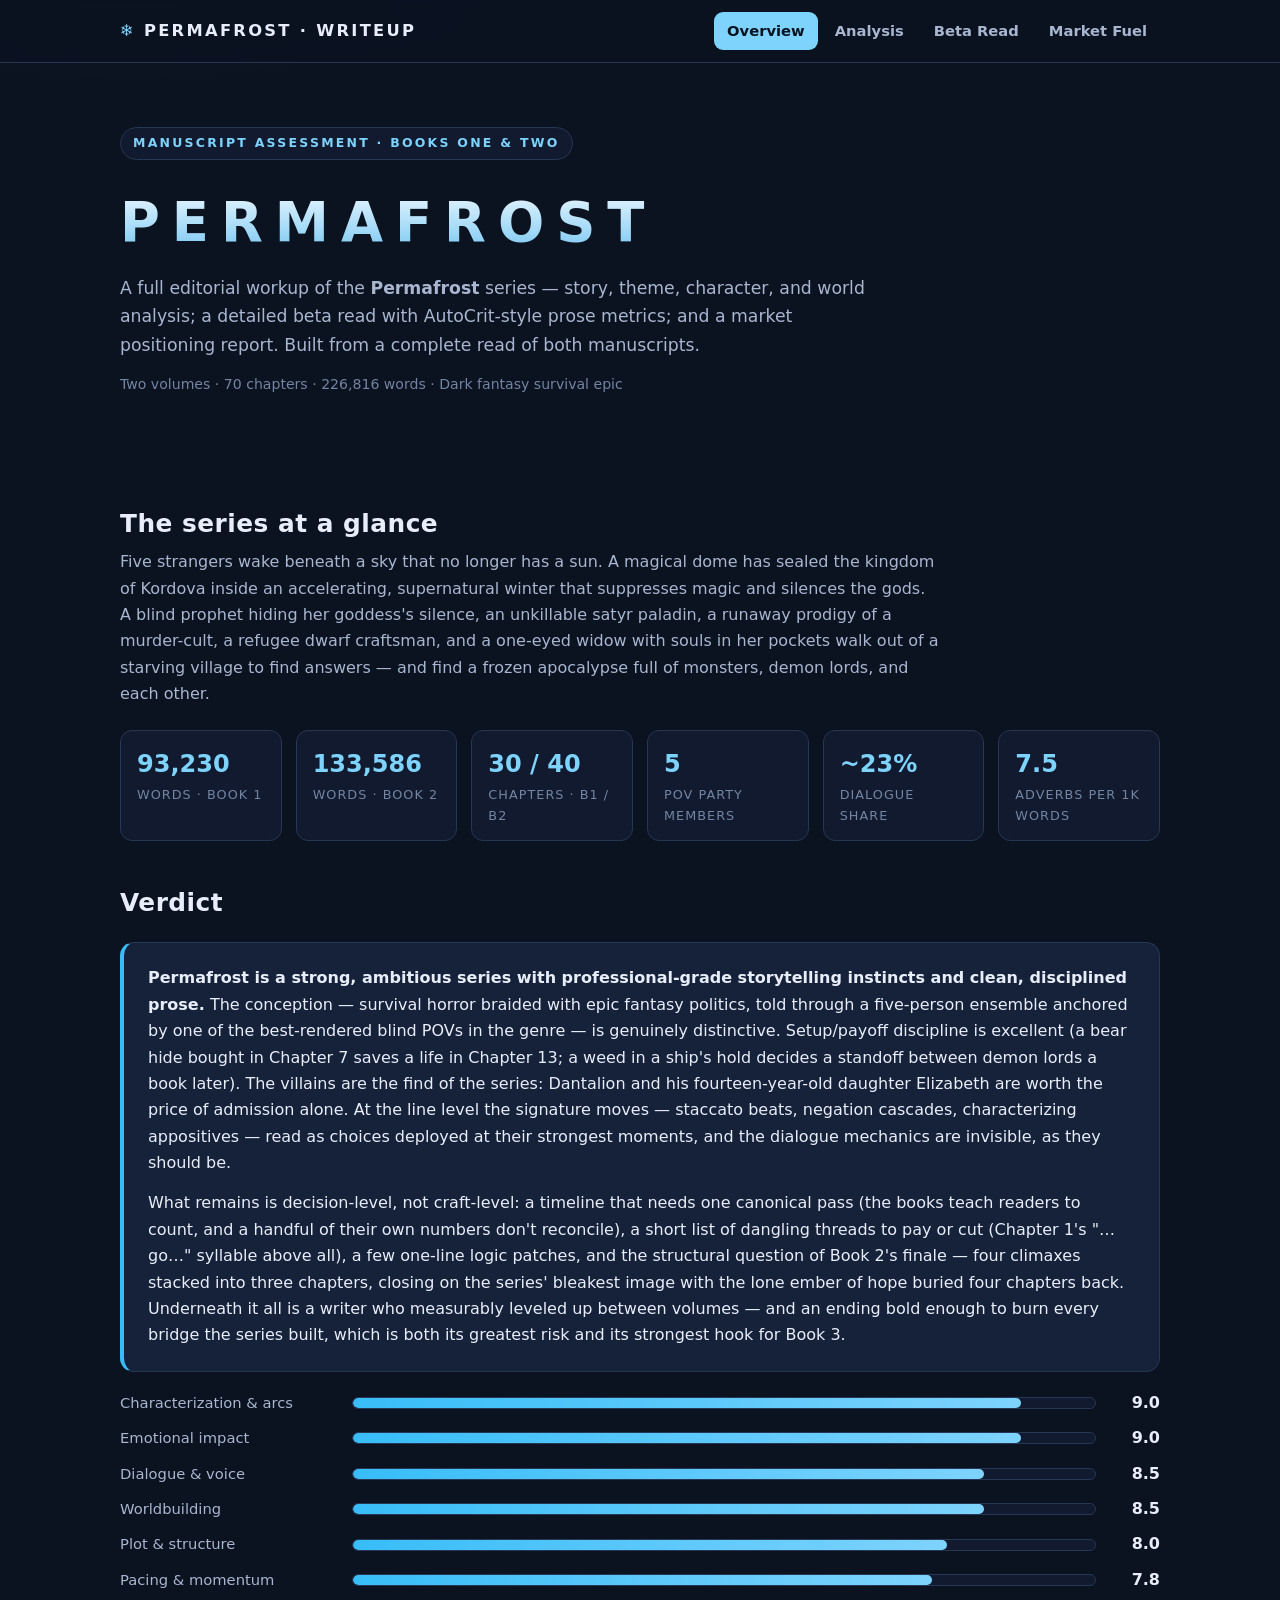
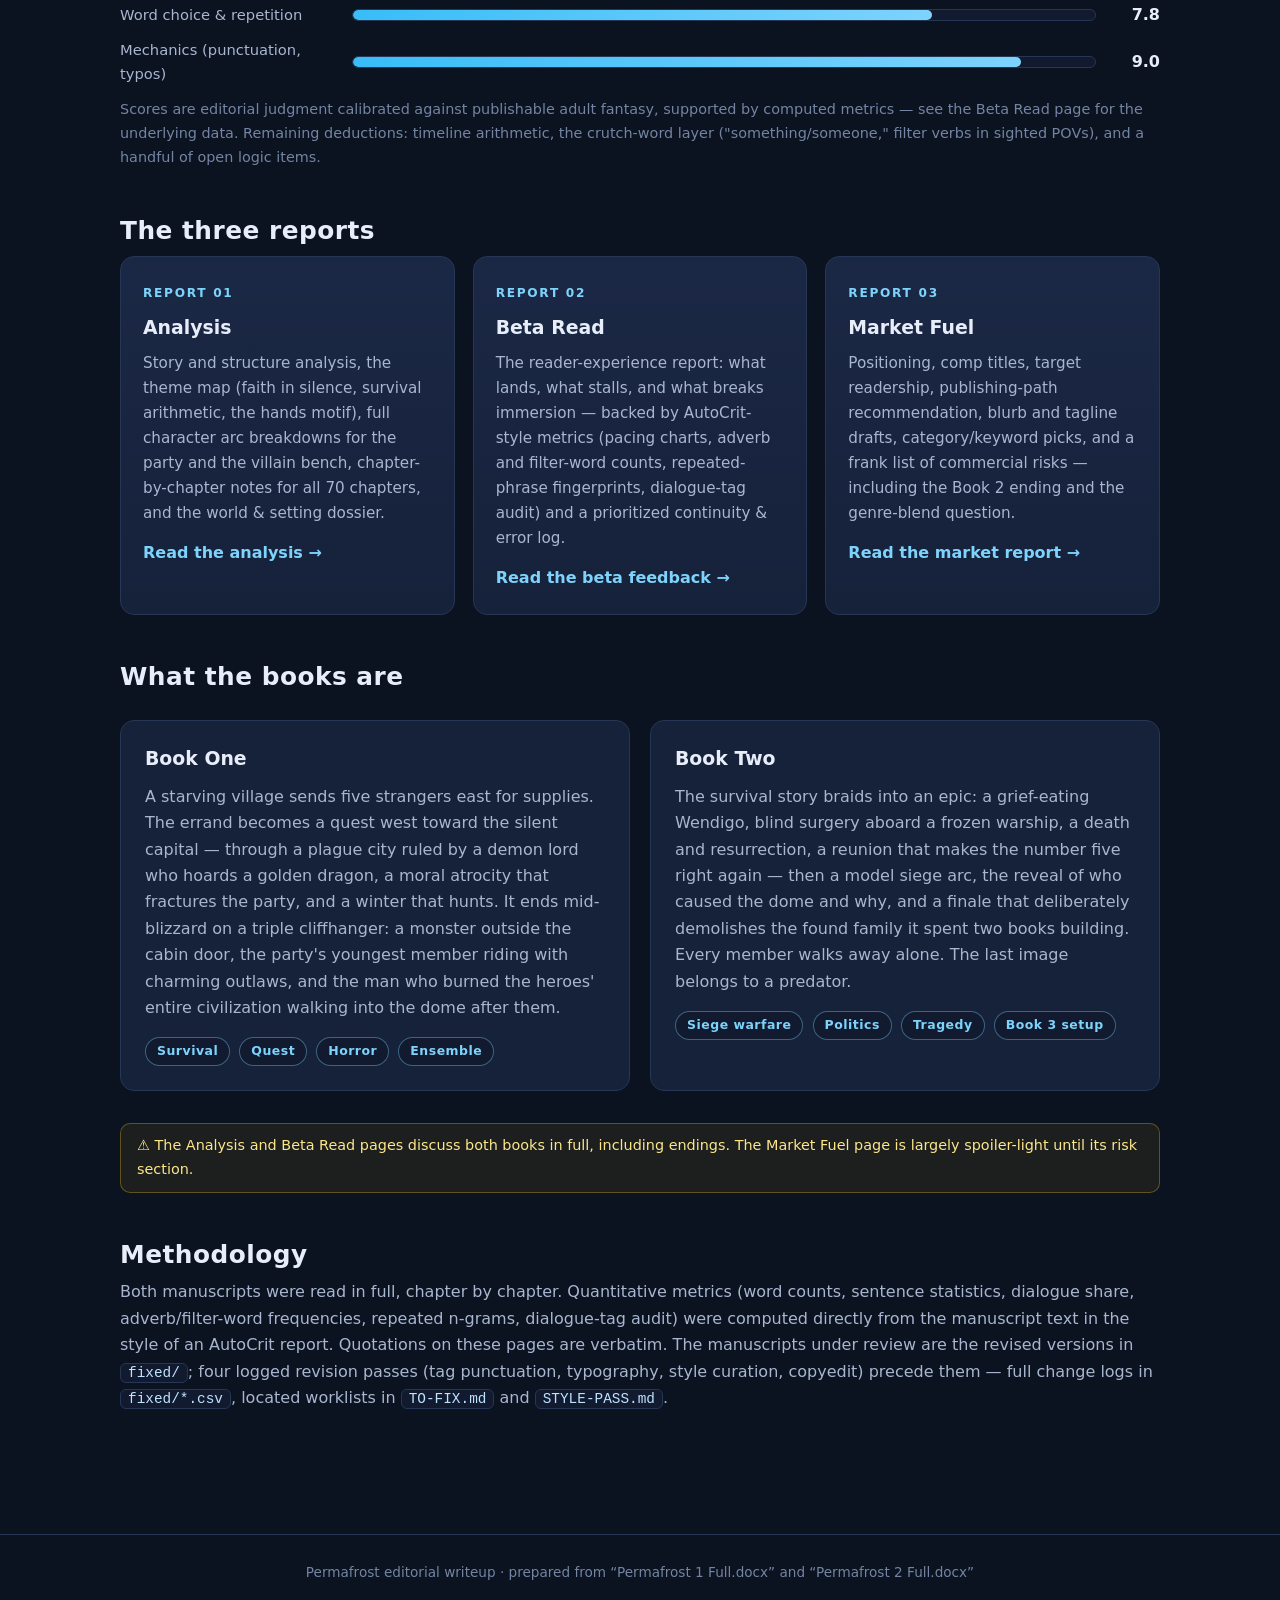
==== commit bcd276a9: "Rebuild site as a review of the current manuscripts Beta Read rewritten from scratch: fresh metrics " ====
--- a/site/index.html
+++ b/site/index.html
@@ -23,7 +23,7 @@
   <span class="kicker">Manuscript Assessment · Books One &amp; Two</span>
   <h1>Permafrost</h1>
   <p class="sub">A full editorial workup of the <strong>Permafrost</strong> series — story, theme, character, and world analysis; a detailed beta read with AutoCrit-style prose metrics; and a market positioning report. Built from a complete read of both manuscripts.</p>
-  <p class="meta">Two volumes · 70 chapters · 227,934 words · Dark fantasy survival epic · <strong>Revised manuscripts in <code>fixed/</code> — mechanical &amp; style passes applied</strong></p>
+  <p class="meta">Two volumes · 70 chapters · 226,816 words · Dark fantasy survival epic</p>
 </div>
 
 <main>
@@ -33,8 +33,8 @@
   <p class="lede">Five strangers wake beneath a sky that no longer has a sun. A magical dome has sealed the kingdom of Kordova inside an accelerating, supernatural winter that suppresses magic and silences the gods. A blind prophet hiding her goddess's silence, an unkillable satyr paladin, a runaway prodigy of a murder-cult, a refugee dwarf craftsman, and a one-eyed widow with souls in her pockets walk out of a starving village to find answers — and find a frozen apocalypse full of monsters, demon lords, and each other.</p>
 
   <div class="stats">
-    <div class="stat"><div class="num">93,680</div><div class="lbl">Words · Book 1</div></div>
-    <div class="stat"><div class="num">134,254</div><div class="lbl">Words · Book 2</div></div>
+    <div class="stat"><div class="num">93,230</div><div class="lbl">Words · Book 1</div></div>
+    <div class="stat"><div class="num">133,586</div><div class="lbl">Words · Book 2</div></div>
     <div class="stat"><div class="num">30 / 40</div><div class="lbl">Chapters · B1 / B2</div></div>
     <div class="stat"><div class="num">5</div><div class="lbl">POV party members</div></div>
     <div class="stat"><div class="num">~23%</div><div class="lbl">Dialogue share</div></div>
@@ -45,8 +45,8 @@
 <section class="block">
   <h2 class="section">Verdict</h2>
   <div class="panel frost">
-    <p><strong>Permafrost is a strong, ambitious draft series with professional-grade storytelling instincts and amateur-grade copyediting.</strong> The conception — survival horror braided with epic fantasy politics, told through a five-person ensemble anchored by one of the best-rendered blind POVs in the genre — is genuinely distinctive. Setup/payoff discipline is excellent (a bear hide bought in Chapter 7 saves a life in Chapter 13; a weed in a ship's hold decides a standoff between demon lords a book later). The villains are the find of the series: Dantalion and his fourteen-year-old daughter Elizabeth are worth the price of admission alone.</p>
-    <p>What held the draft back was almost entirely fixable — and most of it has now been fixed. The systemic dialogue-tag punctuation error (1,225 corrections), "hoard" for "horde," the typography drift, the worst repetition fingerprints (the "of a man who…" formula cut from 240 to 67, negation cascades from 28 to 7), and the headline continuity slips (Bloodridge/Bloomridge, the blind-POV break, Cain's eye count, south-for-east) have all been corrected in the revised manuscripts, with every change logged. What remains is the decision-level layer: the timeline reconciliation, the dropped-thread calls, and the structural suggestions. Underneath it all is a writer who measurably leveled up between volumes — and a Book 2 ending bold enough to burn every bridge the series built, which is both its greatest risk and its strongest hook for Book 3.</p>
+    <p><strong>Permafrost is a strong, ambitious series with professional-grade storytelling instincts and clean, disciplined prose.</strong> The conception — survival horror braided with epic fantasy politics, told through a five-person ensemble anchored by one of the best-rendered blind POVs in the genre — is genuinely distinctive. Setup/payoff discipline is excellent (a bear hide bought in Chapter 7 saves a life in Chapter 13; a weed in a ship's hold decides a standoff between demon lords a book later). The villains are the find of the series: Dantalion and his fourteen-year-old daughter Elizabeth are worth the price of admission alone. At the line level the signature moves — staccato beats, negation cascades, characterizing appositives — read as choices deployed at their strongest moments, and the dialogue mechanics are invisible, as they should be.</p>
+    <p>What remains is decision-level, not craft-level: a timeline that needs one canonical pass (the books teach readers to count, and a handful of their own numbers don't reconcile), a short list of dangling threads to pay or cut (Chapter 1's "…go…" syllable above all), a few one-line logic patches, and the structural question of Book 2's finale — four climaxes stacked into three chapters, closing on the series' bleakest image with the lone ember of hope buried four chapters back. Underneath it all is a writer who measurably leveled up between volumes — and an ending bold enough to burn every bridge the series built, which is both its greatest risk and its strongest hook for Book 3.</p>
   </div>
 
   <div class="scorebar">
@@ -59,7 +59,7 @@
     <div class="row"><span class="lbl">Word choice &amp; repetition</span><div class="track"><div class="fill" style="width:78%"></div></div><span class="val">7.8</span></div>
     <div class="row"><span class="lbl">Mechanics (punctuation, typos)</span><div class="track"><div class="fill" style="width:90%"></div></div><span class="val">9.0</span></div>
   </div>
-  <p class="faint">Scores are editorial judgment calibrated against publishable adult fantasy, supported by computed metrics — see the Beta Read page for the underlying data. Word choice and Mechanics reflect the <strong>revised</strong> manuscripts (draft scores were 6.0 and 4.0); remaining deductions: timeline arithmetic, the 19 review-file tag calls, and the crutch-word layer ("something/someone," filter words in sighted POVs). The typo/artifact list, merged speaker paragraphs, qi/ki standardization, and the Ch. 9 draft fossil are now fixed.</p>
+  <p class="faint">Scores are editorial judgment calibrated against publishable adult fantasy, supported by computed metrics — see the Beta Read page for the underlying data. Remaining deductions: timeline arithmetic, the crutch-word layer ("something/someone," filter verbs in sighted POVs), and a handful of open logic items.</p>
 </section>
 
 <section class="block">
@@ -105,7 +105,7 @@
 
 <section class="block">
   <h2 class="section">Methodology</h2>
-  <p class="dim">Both manuscripts were read in full, chapter by chapter. Quantitative metrics (word counts, sentence statistics, dialogue share, adverb/filter-word frequencies, repeated n-grams, dialogue-tag audit) were computed directly from the manuscript text in the style of an AutoCrit report. Quotations on these pages are verbatim from the manuscripts. Line references in the error log point to the extracted plain-text versions of the .docx files.</p>
+  <p class="dim">Both manuscripts were read in full, chapter by chapter. Quantitative metrics (word counts, sentence statistics, dialogue share, adverb/filter-word frequencies, repeated n-grams, dialogue-tag audit) were computed directly from the manuscript text in the style of an AutoCrit report. Quotations on these pages are verbatim. The manuscripts under review are the revised versions in <code>fixed/</code>; four logged revision passes (tag punctuation, typography, style curation, copyedit) precede them — full change logs in <code>fixed/*.csv</code>, located worklists in <code>TO-FIX.md</code> and <code>STYLE-PASS.md</code>.</p>
 </section>
 
 </main>
